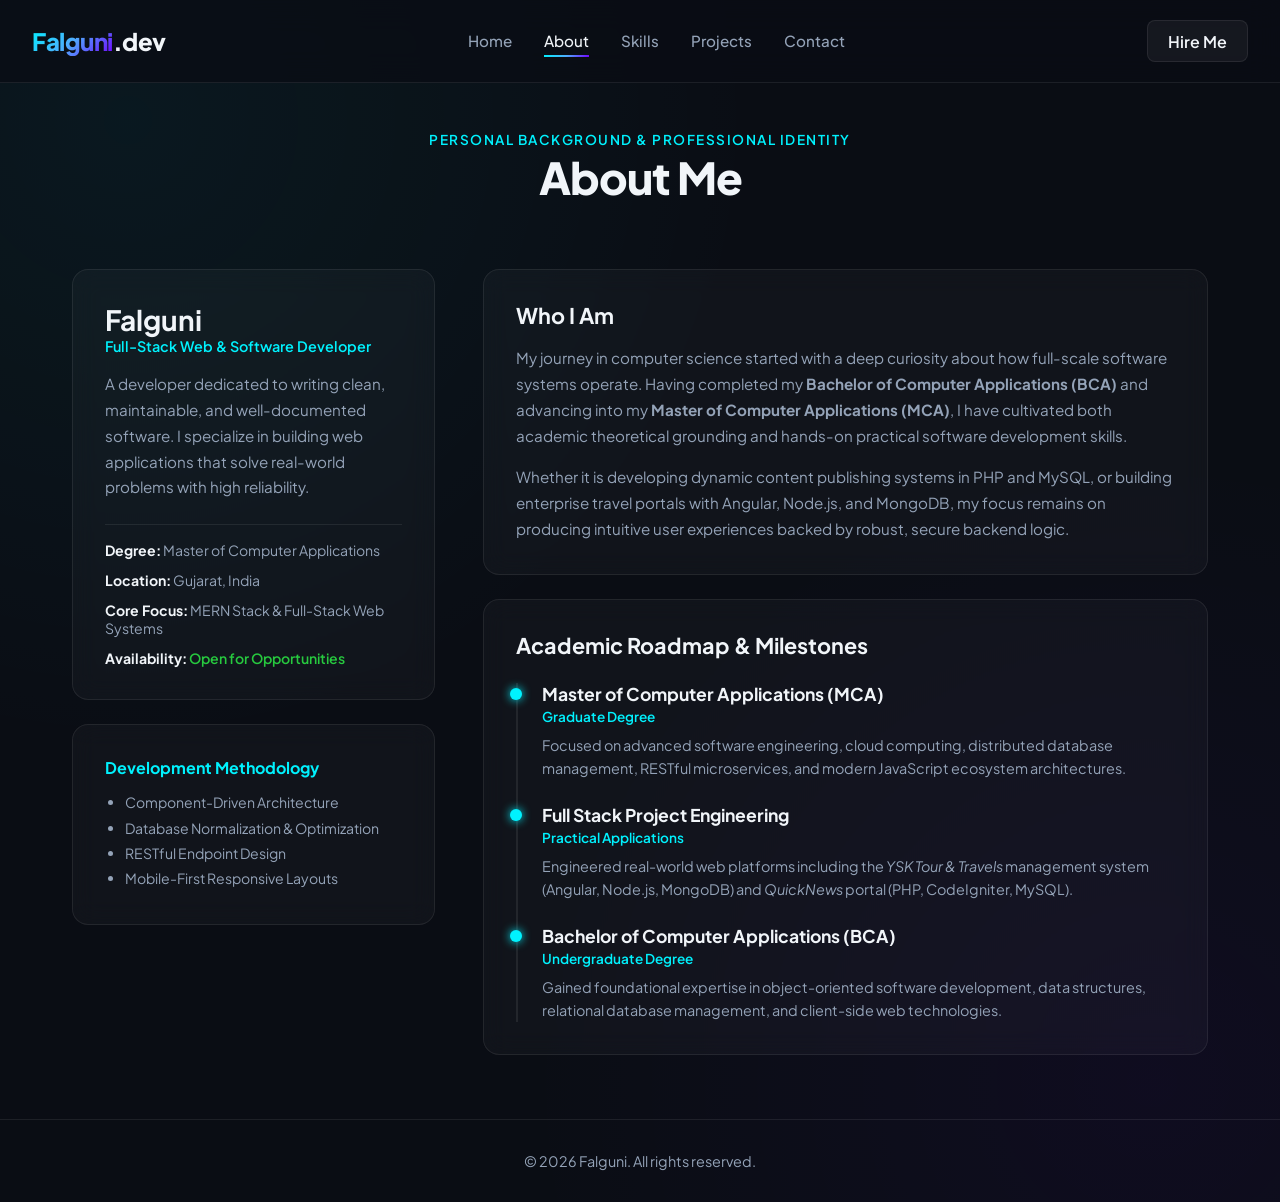
==== about.html @ 1ad314be "Add portfolio files" ====
<!DOCTYPE html>
<html lang="en">
<head>
  <meta charset="UTF-8">
  <meta name="viewport" content="width=device-width, initial-scale=1.0">
  <title>About Me | Falguni</title>

  <!-- Fonts -->
  <link rel="preconnect" href="https://fonts.googleapis.com">
  <link rel="preconnect" href="https://fonts.gstatic.com" crossorigin>
  <link href="https://fonts.googleapis.com/css2?family=Fira+Code:wght@400;500&family=Plus+Jakarta+Sans:wght@400;500;600;700;800&display=swap" rel="stylesheet">

  <!-- External CSS -->
  <link rel="stylesheet" href="css/style.css">
</head>
<body>

  <!-- Navigation Bar -->
  <nav class="navbar">
    <a href="index.html" class="nav-brand"><span class="gradient-text">Falguni</span>.dev</a>
    <div class="mobile-toggle">☰</div>
    <ul class="nav-links">
      <li><a href="index.html" class="nav-link">Home</a></li>
      <li><a href="about.html" class="nav-link active">About</a></li>
      <li><a href="skills.html" class="nav-link">Skills</a></li>
      <li><a href="projects.html" class="nav-link">Projects</a></li>
      <li><a href="contact.html" class="nav-link">Contact</a></li>
    </ul>
    <a href="contact.html" class="nav-btn">Hire Me</a>
  </nav>

  <main class="container">
    <div class="page-header">
      <span class="page-subtitle">Personal Background & Professional Identity</span>
      <h1 class="page-title">About Me</h1>
    </div>

    <!-- About Detailed Grid -->
    <section class="about-grid">
      
      <!-- Column 1: Profile Summary & Contact Quick View -->
      <div style="display: flex; flex-direction: column; gap: 1.5rem;">
        <div class="glass-card">
          <h2 style="font-size: 1.75rem;">Falguni</h2>
          <p style="color: var(--accent-cyan); font-weight: 600; margin-bottom: 1rem; font-size: 0.9rem;">
            Full-Stack Web & Software Developer
          </p>

          <p style="color: var(--text-muted); font-size: 0.95rem; line-height: 1.7; margin-bottom: 1.5rem;">
            A developer dedicated to writing clean, maintainable, and well-documented software. I specialize in building web applications that solve real-world problems with high reliability.
          </p>

          <div style="border-top: 1px solid var(--border-glass); padding-top: 1rem; display: flex; flex-direction: column; gap: 0.75rem; font-size: 0.88rem;">
            <div><strong style="color: var(--text-main);">Degree:</strong> <span style="color: var(--text-muted);">Master of Computer Applications</span></div>
            <div><strong style="color: var(--text-main);">Location:</strong> <span style="color: var(--text-muted);">Gujarat, India</span></div>
            <div><strong style="color: var(--text-main);">Core Focus:</strong> <span style="color: var(--text-muted);">MERN Stack & Full-Stack Web Systems</span></div>
            <div><strong style="color: var(--text-main);">Availability:</strong> <span style="color: #27c93f; font-weight: 600;">Open for Opportunities</span></div>
          </div>
        </div>

        <div class="glass-card">
          <h4 style="margin-bottom: 0.75rem; color: var(--accent-cyan);">Development Methodology</h4>
          <ul style="color: var(--text-muted); font-size: 0.88rem; line-height: 1.8; list-style-type: disc; padding-left: 1.25rem;">
            <li>Component-Driven Architecture</li>
            <li>Database Normalization & Optimization</li>
            <li>RESTful Endpoint Design</li>
            <li>Mobile-First Responsive Layouts</li>
          </ul>
        </div>
      </div>

      <!-- Column 2: Detailed Bio & Timeline -->
      <div style="display: flex; flex-direction: column; gap: 1.5rem;">
        
        <!-- Extended Narrative Card -->
        <div class="glass-card">
          <h3 style="margin-bottom: 1rem; font-size: 1.35rem;">Who I Am</h3>
          <p style="color: var(--text-muted); line-height: 1.7; margin-bottom: 1rem; font-size: 0.95rem;">
            My journey in computer science started with a deep curiosity about how full-scale software systems operate. Having completed my <strong>Bachelor of Computer Applications (BCA)</strong> and advancing into my <strong>Master of Computer Applications (MCA)</strong>, I have cultivated both academic theoretical grounding and hands-on practical software development skills.
          </p>
          <p style="color: var(--text-muted); line-height: 1.7; font-size: 0.95rem;">
            Whether it is developing dynamic content publishing systems in PHP and MySQL, or building enterprise travel portals with Angular, Node.js, and MongoDB, my focus remains on producing intuitive user experiences backed by robust, secure backend logic.
          </p>
        </div>

        <!-- Academic & Experience Roadmap -->
        <div class="glass-card">
          <h3 style="margin-bottom: 1.5rem; font-size: 1.35rem;">Academic Roadmap & Milestones</h3>
          
          <div class="timeline">
            <!-- Item 1 -->
            <div class="timeline-item">
              <h4 style="font-size: 1.1rem;">Master of Computer Applications (MCA)</h4>
              <span style="color: var(--accent-cyan); font-size: 0.85rem; font-weight: 600;">Graduate Degree</span>
              <p style="color: var(--text-muted); margin-top: 0.5rem; font-size: 0.9rem; line-height: 1.6;">
                Focused on advanced software engineering, cloud computing, distributed database management, RESTful microservices, and modern JavaScript ecosystem architectures.
              </p>
            </div>

            <!-- Item 2 -->
            <div class="timeline-item">
              <h4 style="font-size: 1.1rem;">Full Stack Project Engineering</h4>
              <span style="color: var(--accent-cyan); font-size: 0.85rem; font-weight: 600;">Practical Applications</span>
              <p style="color: var(--text-muted); margin-top: 0.5rem; font-size: 0.9rem; line-height: 1.6;">
                Engineered real-world web platforms including the <em>YSK Tour & Travels</em> management system (Angular, Node.js, MongoDB) and <em>QuickNews</em> portal (PHP, CodeIgniter, MySQL).
              </p>
            </div>

            <!-- Item 3 -->
            <div class="timeline-item">
              <h4 style="font-size: 1.1rem;">Bachelor of Computer Applications (BCA)</h4>
              <span style="color: var(--accent-cyan); font-size: 0.85rem; font-weight: 600;">Undergraduate Degree</span>
              <p style="color: var(--text-muted); margin-top: 0.5rem; font-size: 0.9rem; line-height: 1.6;">
                Gained foundational expertise in object-oriented software development, data structures, relational database management, and client-side web technologies.
              </p>
            </div>
          </div>
        </div>

      </div>
    </section>
  </main>

  <!-- Footer -->
  <footer class="footer">
    <p>&copy; 2026 Falguni. All rights reserved.</p>
  </footer>

  <script src="js/main.js"></script>
</body>
</html>
---- css/style.css ----
/* =========================================================
   VARIABLES & CSS4 DESIGN SYSTEM
   ========================================================= */
:root {
  --bg-primary: #0a0d14;
  --bg-secondary: #121824;
  --bg-card: rgba(255, 255, 255, 0.03);
  --bg-card-hover: rgba(255, 255, 255, 0.07);

  --accent-cyan: #00f2fe;
  --accent-blue: #4facfe;
  --accent-purple: #7000ff;
  --accent-gradient: linear-gradient(135deg, #00f2fe 0%, #4facfe 50%, #7000ff 100%);
  
  --text-main: #f1f5f9;
  --text-muted: #94a3b8;
  --text-dark: #0f172a;

  --border-glass: rgba(255, 255, 255, 0.08);
  --border-glow: rgba(0, 242, 254, 0.3);

  --radius-sm: 8px;
  --radius-md: 16px;
  --radius-lg: 24px;
  
  --shadow-glow: 0 0 25px rgba(0, 242, 254, 0.15);
  --transition-fast: 0.25s cubic-bezier(0.4, 0, 0.2, 1);
  --transition-smooth: 0.4s cubic-bezier(0.16, 1, 0.3, 1);
  
  --font-main: 'Plus Jakarta Sans', system-ui, -apple-system, sans-serif;
  --font-code: 'Fira Code', monospace;
}

/* Base Resets */
* {
  margin: 0;
  padding: 0;
  box-sizing: border-box;
}

html {
  scroll-behavior: smooth;
  font-family: var(--font-main);
  background-color: var(--bg-primary);
  color: var(--text-main);
}

body {
  min-height: 100vh;
  display: flex;
  flex-direction: column;
  overflow-x: hidden;
  background: radial-gradient(circle at 10% 10%, rgba(0, 242, 254, 0.05) 0%, transparent 40%),
              radial-gradient(circle at 90% 90%, rgba(112, 0, 255, 0.05) 0%, transparent 40%);
}

a {
  text-decoration: none;
  color: inherit;
}

ul {
  list-style: none;
}

/* =========================================================
   NAVBAR & HEADER
   ========================================================= */
.navbar {
  position: fixed;
  top: 0;
  left: 0;
  width: 100%;
  z-index: 1000;
  padding: 1.25rem 2rem;
  background: rgba(10, 13, 20, 0.75);
  backdrop-filter: blur(16px);
  -webkit-backdrop-filter: blur(16px);
  border-bottom: 1px solid var(--border-glass);
  display: flex;
  align-items: center;
  justify-content: space-between;
  transition: var(--transition-fast);
}

.nav-brand {
  font-size: 1.5rem;
  font-weight: 800;
  letter-spacing: -0.5px;
}

.gradient-text {
  background: var(--accent-gradient);
  -webkit-background-clip: text;
  -webkit-text-fill-color: transparent;
}

.nav-links {
  display: flex;
  gap: 2rem;
}

.nav-link {
  color: var(--text-muted);
  font-weight: 500;
  font-size: 0.95rem;
  transition: var(--transition-fast);
  position: relative;
  padding: 0.4rem 0;
}

.nav-link:hover,
.nav-link.active {
  color: var(--text-main);
}

.nav-link::after {
  content: '';
  position: absolute;
  bottom: 0;
  left: 0;
  width: 0%;
  height: 2px;
  background: var(--accent-gradient);
  transition: var(--transition-fast);
}

.nav-link.active::after,
.nav-link:hover::after {
  width: 100%;
}

.nav-btn {
  padding: 0.6rem 1.25rem;
  border-radius: var(--radius-sm);
  background: rgba(255, 255, 255, 0.05);
  border: 1px solid var(--border-glass);
  color: var(--text-main);
  font-weight: 600;
  transition: var(--transition-fast);
}

.nav-btn:hover {
  background: var(--accent-gradient);
  border-color: transparent;
  color: #fff;
  box-shadow: var(--shadow-glow);
}

.mobile-toggle {
  display: none;
  font-size: 1.5rem;
  cursor: pointer;
  color: var(--text-main);
}

/* =========================================================
   CONTAINER & LAYOUTS
   ========================================================= */
.container {
  max-width: 1200px;
  margin: 0 auto;
  padding: 8rem 2rem 4rem;
  flex: 1;
}

.page-header {
  text-align: center;
  margin-bottom: 4rem;
}

.page-subtitle {
  color: var(--accent-cyan);
  font-weight: 600;
  letter-spacing: 1.5px;
  text-transform: uppercase;
  font-size: 0.85rem;
  margin-bottom: 0.5rem;
}

.page-title {
  font-size: 2.75rem;
  font-weight: 800;
  letter-spacing: -1px;
}

/* Glassmorphism Card Style */
.glass-card {
  background: var(--bg-card);
  backdrop-filter: blur(12px);
  -webkit-backdrop-filter: blur(12px);
  border: 1px solid var(--border-glass);
  border-radius: var(--radius-md);
  padding: 2rem;
  transition: var(--transition-smooth);
}

.glass-card:hover {
  background: var(--bg-card-hover);
  border-color: var(--border-glow);
  transform: translateY(-4px);
  box-shadow: var(--shadow-glow);
}

/* =========================================================
   BUTTONS & BADGES
   ========================================================= */
.btn-primary {
  display: inline-flex;
  align-items: center;
  gap: 0.5rem;
  padding: 0.85rem 1.75rem;
  border-radius: var(--radius-sm);
  background: var(--accent-gradient);
  color: #fff;
  font-weight: 600;
  box-shadow: var(--shadow-glow);
  transition: var(--transition-fast);
}

.btn-primary:hover {
  transform: translateY(-2px);
  filter: brightness(1.1);
}

.btn-secondary {
  display: inline-flex;
  align-items: center;
  gap: 0.5rem;
  padding: 0.85rem 1.75rem;
  border-radius: var(--radius-sm);
  background: var(--bg-card);
  border: 1px solid var(--border-glass);
  color: var(--text-main);
  font-weight: 600;
  transition: var(--transition-fast);
}

.btn-secondary:hover {
  border-color: var(--accent-cyan);
  background: var(--bg-card-hover);
}

.tag {
  display: inline-block;
  padding: 0.3rem 0.8rem;
  border-radius: 50px;
  font-size: 0.75rem;
  font-weight: 600;
  background: rgba(0, 242, 254, 0.1);
  color: var(--accent-cyan);
  border: 1px solid rgba(0, 242, 254, 0.2);
}

/* =========================================================
   PAGE SPECIFICS: HOME
   ========================================================= */
.hero-grid {
  display: grid;
  grid-template-columns: 1.2fr 0.8fr;
  gap: 4rem;
  align-items: center;
  min-height: calc(80vh - 80px);
}

.hero-content h1 {
  font-size: 3.5rem;
  font-weight: 800;
  line-height: 1.1;
  margin-bottom: 1rem;
}

.hero-content p {
  color: var(--text-muted);
  font-size: 1.15rem;
  line-height: 1.6;
  margin-bottom: 2rem;
}

.cta-group {
  display: flex;
  gap: 1rem;
}

.code-window {
  background: #0d1117;
  border: 1px solid var(--border-glass);
  border-radius: var(--radius-md);
  overflow: hidden;
  box-shadow: 0 20px 40px rgba(0, 0, 0, 0.4);
}

.code-header {
  background: #161b22;
  padding: 0.75rem 1rem;
  display: flex;
  align-items: center;
  gap: 0.5rem;
}

.dot {
  width: 12px;
  height: 12px;
  border-radius: 50%;
}

.dot-red { background: #ff5f56; }
.dot-yellow { background: #ffbd2e; }
.dot-green { background: #27c93f; }

.code-body {
  padding: 1.5rem;
  font-family: var(--font-code);
  font-size: 0.85rem;
  line-height: 1.7;
  color: #c9d1d9;
}

.code-keyword { color: #ff7b72; }
.code-property { color: #79c0ff; }
.code-string { color: #a5d6ff; }

/* Quick Feature Cards */
.features-grid {
  display: grid;
  grid-template-columns: repeat(auto-fit, minmax(280px, 1fr));
  gap: 1.5rem;
  margin-top: 5rem;
}

/* =========================================================
   PAGE SPECIFICS: ABOUT
   ========================================================= */
.about-grid {
  display: grid;
  grid-template-columns: 1fr 2fr;
  gap: 3rem;
}

.skills-list {
  display: flex;
  flex-wrap: wrap;
  gap: 0.6rem;
  margin-top: 1rem;
}

.timeline {
  display: flex;
  flex-direction: column;
  gap: 1.5rem;
  position: relative;
  border-left: 2px solid var(--border-glass);
  padding-left: 1.5rem;
}

.timeline-item {
  position: relative;
}

.timeline-item::before {
  content: '';
  position: absolute;
  left: -1.95rem;
  top: 0.3rem;
  width: 12px;
  height: 12px;
  border-radius: 50%;
  background: var(--accent-cyan);
  box-shadow: 0 0 10px var(--accent-cyan);
}

/* =========================================================
   PAGE SPECIFICS: PROJECTS
   ========================================================= */
.projects-grid {
  display: grid;
  grid-template-columns: repeat(auto-fit, minmax(320px, 1fr));
  gap: 2rem;
}

.project-card h3 {
  font-size: 1.35rem;
  margin-bottom: 0.5rem;
}

.project-card p {
  color: var(--text-muted);
  font-size: 0.95rem;
  line-height: 1.5;
  margin-bottom: 1.25rem;
}

.project-tags {
  display: flex;
  flex-wrap: wrap;
  gap: 0.5rem;
  margin-bottom: 1.5rem;
}

.project-links {
  display: flex;
  gap: 1rem;
}

.project-links a {
  font-size: 0.9rem;
  color: var(--accent-cyan);
  font-weight: 600;
}

/* =========================================================
   PAGE SPECIFICS: CONTACT
   ========================================================= */
.contact-grid {
  display: grid;
  grid-template-columns: 1fr 1.5fr;
  gap: 3rem;
}

.contact-form {
  display: flex;
  flex-direction: column;
  gap: 1.25rem;
}

.form-group {
  display: flex;
  flex-direction: column;
  gap: 0.5rem;
}

.form-group label {
  font-size: 0.9rem;
  font-weight: 600;
  color: var(--text-muted);
}

.form-input {
  width: 100%;
  padding: 0.85rem 1rem;
  border-radius: var(--radius-sm);
  background: rgba(255, 255, 255, 0.03);
  border: 1px solid var(--border-glass);
  color: var(--text-main);
  font-family: inherit;
  outline: none;
  transition: var(--transition-fast);
}

.form-input:focus {
  border-color: var(--accent-cyan);
  background: rgba(255, 255, 255, 0.05);
}

textarea.form-input {
  min-height: 120px;
  resize: vertical;
}

/* =========================================================
   FOOTER
   ========================================================= */
.footer {
  text-align: center;
  padding: 2rem;
  border-top: 1px solid var(--border-glass);
  color: var(--text-muted);
  font-size: 0.9rem;
}

/* =========================================================
   RESPONSIVE MEDIA QUERIES
   ========================================================= */
@media (max-width: 900px) {
  .hero-grid,
  .about-grid,
  .contact-grid {
    grid-template-columns: 1fr;
    gap: 2.5rem;
  }

  .hero-content h1 {
    font-size: 2.5rem;
  }
}

@media (max-width: 768px) {
  .mobile-toggle {
    display: block;
  }

  .nav-links {
    position: absolute;
    top: 100%;
    left: 0;
    width: 100%;
    background: rgba(10, 13, 20, 0.95);
    backdrop-filter: blur(16px);
    flex-direction: column;
    padding: 1.5rem 2rem;
    gap: 1.25rem;
    border-bottom: 1px solid var(--border-glass);
    display: none;
  }

  .nav-links.show {
    display: flex;
  }

  .cta-group {
    flex-direction: column;
  }
}
/* =========================================================
   ADVANCED SKILLS PAGE STYLING
   ========================================================= */

.header-desc {
  max-width: 600px;
  margin: 0.75rem auto 0;
  color: var(--text-muted);
  font-size: 1rem;
  line-height: 1.6;
}

/* Category Filter Tabs */
.filter-wrapper {
  display: flex;
  justify-content: center;
  flex-wrap: wrap;
  gap: 0.75rem;
  margin-bottom: 3rem;
}

.filter-btn {
  padding: 0.6rem 1.4rem;
  border-radius: 50px;
  background: var(--bg-card);
  border: 1px solid var(--border-glass);
  color: var(--text-muted);
  font-size: 0.9rem;
  font-weight: 600;
  cursor: pointer;
  transition: var(--transition-fast);
}

.filter-btn:hover,
.filter-btn.active {
  background: var(--accent-gradient);
  color: #ffffff;
  border-color: transparent;
  box-shadow: var(--shadow-glow);
  transform: translateY(-2px);
}

/* Skills Grid */
.skills-grid-advanced {
  display: grid;
  grid-template-columns: repeat(auto-fill, minmax(320px, 1fr));
  gap: 1.75rem;
}

/* Individual Skill Card */
.skill-box {
  display: flex;
  flex-direction: column;
  justify-content: space-between;
  position: relative;
  overflow: hidden;
}

.skill-box-header {
  display: flex;
  align-items: center;
  justify-content: space-between;
  margin-bottom: 1rem;
}

.skill-icon-badge {
  padding: 0.4rem 0.8rem;
  border-radius: var(--radius-sm);
  background: rgba(0, 242, 254, 0.1);
  color: var(--accent-cyan);
  font-family: var(--font-code);
  font-weight: 600;
  font-size: 0.85rem;
  border: 1px solid rgba(0, 242, 254, 0.2);
}

/* Level Badges */
.level-badge {
  font-size: 0.75rem;
  font-weight: 700;
  padding: 0.25rem 0.75rem;
  border-radius: 50px;
  text-transform: uppercase;
  letter-spacing: 0.5px;
}

.level-badge.expert {
  background: rgba(39, 201, 63, 0.15);
  color: #27c93f;
  border: 1px solid rgba(39, 201, 63, 0.3);
}

.level-badge.advanced {
  background: rgba(0, 242, 254, 0.15);
  color: var(--accent-cyan);
  border: 1px solid rgba(0, 242, 254, 0.3);
}

.level-badge.intermediate {
  background: rgba(255, 189, 46, 0.15);
  color: #ffbd2e;
  border: 1px solid rgba(255, 189, 46, 0.3);
}

.skill-box h3 {
  font-size: 1.25rem;
  margin-bottom: 0.5rem;
  font-weight: 700;
}

.skill-desc {
  color: var(--text-muted);
  font-size: 0.88rem;
  line-height: 1.5;
  margin-bottom: 1.5rem;
  flex-grow: 1;
}

.progress-meta {
  display: flex;
  justify-content: space-between;
  font-size: 0.85rem;
  font-weight: 600;
  margin-bottom: 0.5rem;
  color: var(--text-muted);
}

.progress-meta .percentage {
  color: var(--accent-cyan);
  font-family: var(--font-code);
}

/* Progress Track & Animated Glow */
.progress-bar-track {
  width: 100%;
  height: 8px;
  background: rgba(255, 255, 255, 0.06);
  border-radius: 50px;
  overflow: hidden;
  position: relative;
}

.progress-bar-glow {
  height: 100%;
  background: var(--accent-gradient);
  border-radius: 50px;
  box-shadow: 0 0 12px var(--accent-cyan);
  transition: width 1s cubic-bezier(0.16, 1, 0.3, 1);
}

/* Filter Fade In Animation */
.skill-box.hide {
  display: none;
}

.skill-box.show {
  animation: fadeIn 0.4s ease forwards;
}

@keyframes fadeIn {
  from {
    opacity: 0;
    transform: translateY(10px);
  }
  to {
    opacity: 1;
    transform: translateY(0);
  }
}
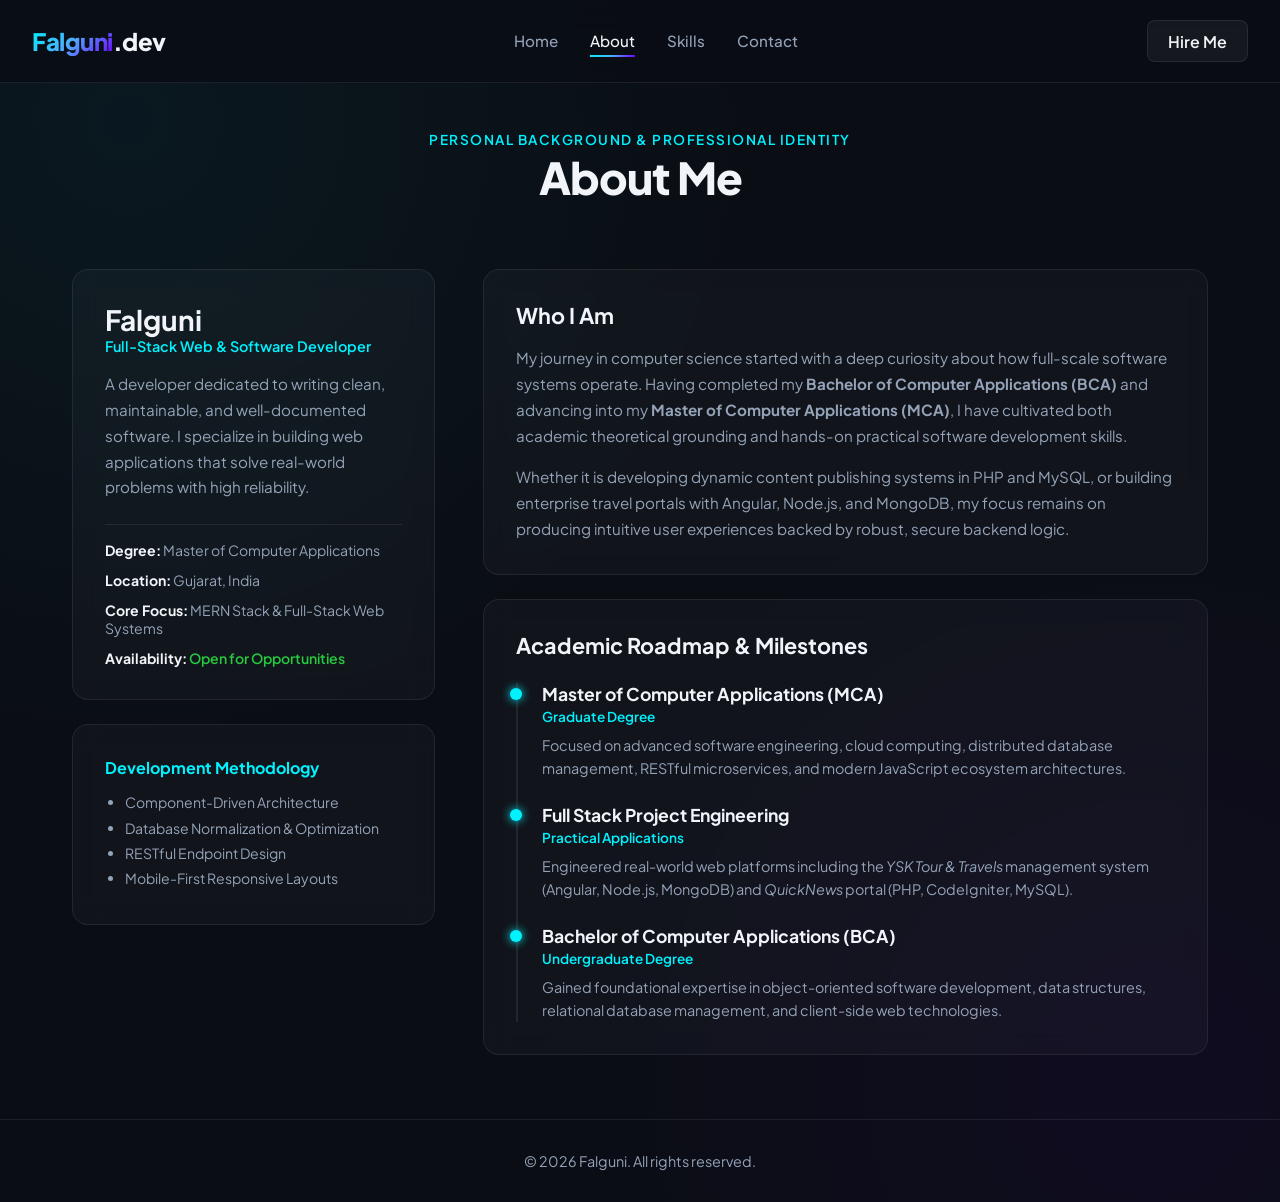
==== commit ade5ca34: "Remove 'Projects' link from navigation Removed the 'Projects' link from the navigation menu." ====
--- a/about.html
+++ b/about.html
@@ -23,7 +23,6 @@
       <li><a href="index.html" class="nav-link">Home</a></li>
       <li><a href="about.html" class="nav-link active">About</a></li>
       <li><a href="skills.html" class="nav-link">Skills</a></li>
-      <li><a href="projects.html" class="nav-link">Projects</a></li>
       <li><a href="contact.html" class="nav-link">Contact</a></li>
     </ul>
     <a href="contact.html" class="nav-btn">Hire Me</a>
@@ -128,4 +127,4 @@
 
   <script src="js/main.js"></script>
 </body>
-</html>+</html>
